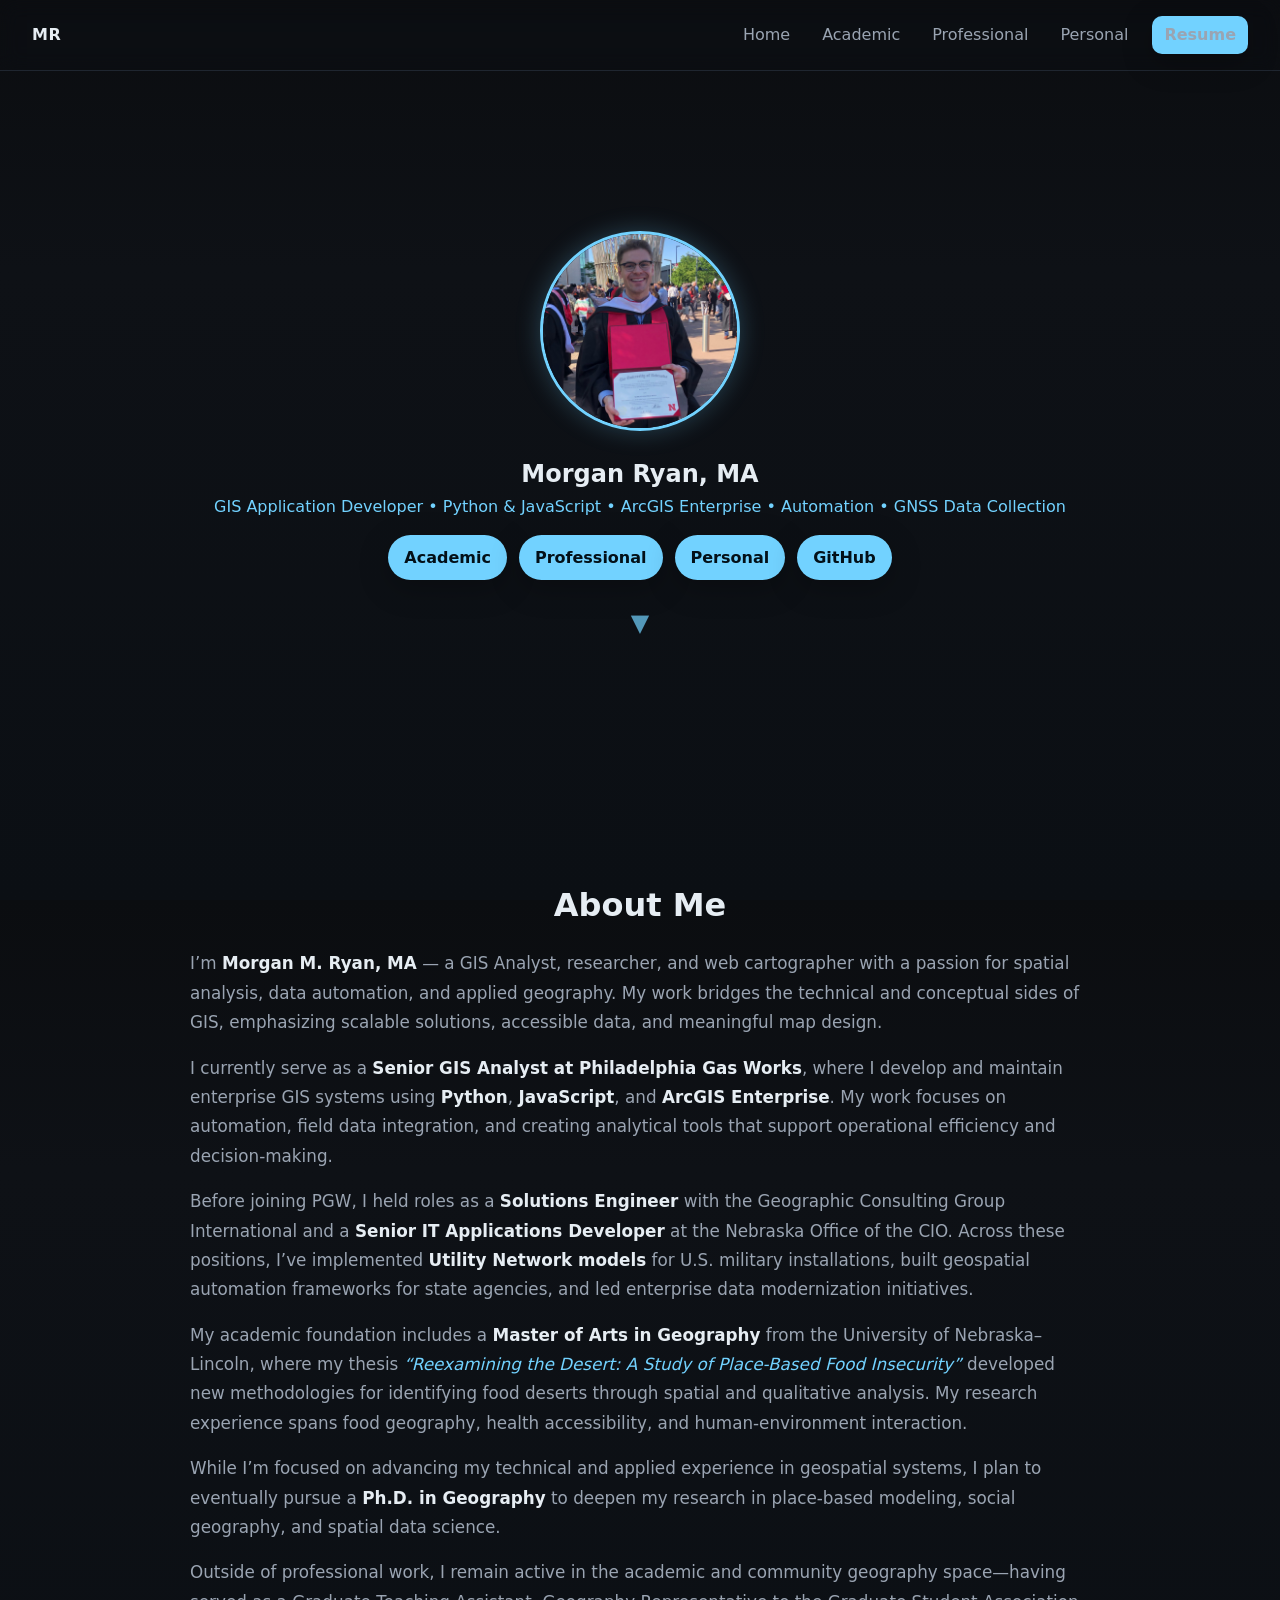
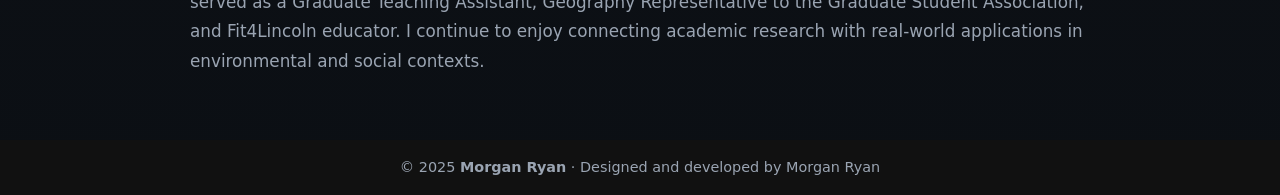
==== website/index.html @ c677c07b "Update index.html" ====
<!DOCTYPE html>
<html lang="en">
<head>
  <meta charset="UTF-8" />
  <meta name="viewport" content="width=device-width, initial-scale=1" />
  <title>Morgan Ryan – Portfolio</title>
  <meta name="description" content="Morgan Ryan – GIS Product Engineer portfolio. Python, JavaScript, ArcGIS Enterprise, automation, Web AppBuilder." />
  <link rel="stylesheet" href="style.css" />
</head>
<body>
  <header class="site-header">
    <a class="brand" href="index.html">MR</a>
    <button class="nav-toggle" aria-expanded="false" aria-controls="site-nav">☰</button>
    <nav id="site-nav" class="site-nav" aria-label="Primary">
      <a href="index.html" class="active">Home</a>
      <a href="academic.html">Academic</a>
      <a href="professional.html">Professional</a>
      <a href="personal.html">Personal</a>
      <a href="https://docs.google.com/document/d/1jKC3qUMxP40oKTWJP5UWiYUk6x5EW0rC/edit?usp=sharing&ouid=105088554021642874528&rtpof=true&sd=true" class="btn small">Resume</a>
    </nav>
  </header>

  <main class="main">
    <!-- Hero -->
    <section class="section hero">
      <div class="hero-content">
        <img src="../images/MAPic.jpg" alt="Photo of Morgan Ryan" class="profile-photo" />

        <div class="hero-text">
          <h1>Morgan Ryan, MA</h1>
          <p class="muted tagline">
            GIS Application Developer • Python & JavaScript • ArcGIS Enterprise • Automation • GNSS Data Collection
          </p>

          <div class="button-group">
            <a class="btn" href="academic.html">Academic</a>
            <a class="btn" href="professional.html">Professional</a>
            <a class="btn" href="personal.html">Personal</a>
            <a class="btn" href="https://github.com/Morganryan1" target="_blank" rel="noopener">GitHub</a>
          </div>
        </div>
      </div>
      <div class="scroll-hint">
      <span>▼</span>
      </div>
    </section>

    <!-- About Section -->
    <section id="about" class="section">
      <h2>About Me</h2>

      <p>
        I’m <strong>Morgan M. Ryan, MA</strong> — a GIS Analyst, researcher, and web cartographer with a passion for spatial analysis,
        data automation, and applied geography. My work bridges the technical and conceptual sides of GIS, emphasizing scalable
        solutions, accessible data, and meaningful map design.
      </p>

      <p>
        I currently serve as a <strong>Senior GIS Analyst at Philadelphia Gas Works</strong>, where I develop and maintain enterprise GIS systems using
        <strong>Python</strong>, <strong>JavaScript</strong>, and <strong>ArcGIS Enterprise</strong>. My work focuses on automation, field data integration,
        and creating analytical tools that support operational efficiency and decision-making.
      </p>

      <p>
        Before joining PGW, I held roles as a <strong>Solutions Engineer</strong> with the Geographic Consulting Group International and a
        <strong>Senior IT Applications Developer</strong> at the Nebraska Office of the CIO. Across these positions, I’ve implemented
        <strong>Utility Network models</strong> for U.S. military installations, built geospatial automation frameworks for state agencies,
        and led enterprise data modernization initiatives.
      </p>

      <p>
        My academic foundation includes a <strong>Master of Arts in Geography</strong> from the University of Nebraska–Lincoln, where my thesis
        <em>“Reexamining the Desert: A Study of Place-Based Food Insecurity”</em> developed new methodologies for identifying food deserts
        through spatial and qualitative analysis. My research experience spans food geography, health accessibility, and human-environment interaction.
      </p>

      <p>
        While I’m focused on advancing my technical and applied experience in geospatial systems, I plan to eventually pursue a <strong>Ph.D. in Geography</strong>
        to deepen my research in place-based modeling, social geography, and spatial data science.
      </p>

      <p>
        Outside of professional work, I remain active in the academic and community geography space—having served as a Graduate Teaching Assistant,
        Geography Representative to the Graduate Student Association, and Fit4Lincoln educator. I continue to enjoy connecting academic research
        with real-world applications in environmental and social contexts.
      </p>
    </section>
  </main>
  <footer class="site-footer">
    <p>© 2025 <strong>Morgan Ryan</strong> · Designed and developed by Morgan Ryan</p>
  </footer>
  <script src="js/nav.js"></script>
</body>
</html>
---- website/style.css ----
/* =========================================================
   GLOBAL RESET & VARIABLES
========================================================= */
:root {
  --bg: #0b0d10;
  --surface: #12161b;
  --card: #161b22;
  --text: #e6edf3;
  --muted: #9aa4b2;
  --brand: #72d2ff;
  --accent: #9cff84;
  --ring: #3a93ff;
  --radius: 16px;
  --radius-sm: 12px;
  --space-1: 0.5rem;
  --space-2: 0.75rem;
  --space-3: 1rem;
  --space-4: 1.5rem;
  --space-5: 2rem;
  --space-6: 3rem;
  --maxw: 1100px;
  --shadow: 0 8px 30px rgba(0, 0, 0, 0.25);
}

* {
  margin: 0;
  padding: 0;
  box-sizing: border-box;
}

html, body {
  height: 100%;
}

body {
  margin: 0;
  background: linear-gradient(180deg, var(--bg), #0e1116 30%, #0b0f14);
  color: var(--text);
  font: 400 16px/1.6 system-ui, Segoe UI, Roboto, Inter, Arial, sans-serif;
  -webkit-font-smoothing: antialiased;
  -moz-osx-font-smoothing: grayscale;
}

/* =========================================================
   HEADER / NAVIGATION
========================================================= */
.site-header {
  position: sticky;
  top: 0;
  z-index: 50;
  backdrop-filter: saturate(1.2) blur(10px);
  background: color-mix(in oklab, #0b0d10 80%, #111 20% / 60%);
  border-bottom: 1px solid #1f2630;
  display: flex;
  align-items: center;
  justify-content: space-between;
  gap: var(--space-3);
  padding: var(--space-3) clamp(var(--space-3), 3vw, var(--space-5));
}

.brand {
  font-weight: 700;
  letter-spacing: 0.5px;
  text-decoration: none;
  color: var(--text);
}

.site-nav {
  display: flex;
  gap: var(--space-3);
  align-items: center;
}

.site-nav a {
  color: var(--muted);
  text-decoration: none;
  padding: 0.25rem 0.5rem;
  border-radius: 10px;
  transition: background 0.2s, color 0.2s;
}

.site-nav a:hover {
  color: var(--text);
  background: #1c232d;
}

.btn {
  display: inline-block;
  padding: 0.6rem 1rem;
  border-radius: 999px;
  background: var(--brand);
  color: #031018;
  font-weight: 600;
  text-decoration: none;
  box-shadow: var(--shadow);
  transition: transform 0.2s ease, box-shadow 0.2s ease;
}

.btn:hover {
  transform: translateY(-1px);
  box-shadow: 0 0 20px rgba(114, 210, 255, 0.4);
}

.btn.small {
  padding: 0.4rem 0.75rem;
}

.nav-toggle {
  display: none;
  background: none;
  border: 1px solid #2a3240;
  color: var(--text);
  border-radius: 10px;
  padding: 0.4rem 0.6rem;
}

@media (max-width: 800px) {
  .nav-toggle {
    display: inline-block;
  }

  .site-nav {
    position: fixed;
    inset: 64px var(--space-3) auto var(--space-3);
    flex-direction: column;
    background: var(--surface);
    border: 1px solid #222a36;
    padding: var(--space-3);
    border-radius: var(--radius);
    display: none;
  }

  .site-nav.open {
    display: flex;
  }
}

/* =========================================================
   MAIN LAYOUT & TYPOGRAPHY
========================================================= */
.main {
  max-width: var(--maxw);
  margin: 0 auto;
  padding: var(--space-6) clamp(var(--space-3), 3vw, var(--space-5));
}

.section {
  margin-block: var(--space-6);
}

.section h2 {
  font-size: clamp(1.4rem, 2.4vw, 2rem);
  margin-bottom: var(--space-3);
}

.muted {
  color: var(--muted);
}

/* =========================================================
   HERO / PROFILE SECTION
========================================================= */
.hero {
  display: flex;
  flex-direction: column;
  align-items: center;
  justify-content: flex-start;
  text-align: center;
  min-height: 70vh;            
  padding-top: 4rem;           
  padding-bottom: 3rem;        
}

.hero-content {
  display: flex;
  flex-direction: column;
  align-items: center;
  gap: var(--space-4);
  max-width: 900px;
  padding: 0 1rem;
}

.profile-photo {
  width: 200px;
  height: 200px;
  border-radius: 50%;
  object-fit: cover;
  border: 3px solid var(--brand);
  box-shadow: 0 0 25px rgba(114, 210, 255, 0.25);
  transition: transform 0.3s ease, box-shadow 0.3s ease;
}

.profile-photo:hover {
  transform: scale(1.02);
  box-shadow: 0 0 35px rgba(114, 210, 255, 0.4);
}

.tagline {
  font-weight: 500;
  color: var(--brand);
  margin-bottom: var(--space-3);
}

.button-group {
  display: flex;
  flex-wrap: wrap;
  justify-content: center;
  gap: var(--space-2);
  margin-top: var(--space-3);
}

@media (max-width: 700px) {
  .profile-photo {
    width: 150px;
    height: 150px;
  }
}

/* =========================================================
   ABOUT SECTION
========================================================= */
.scroll-hint {
  margin-top: 1.5rem;
  color: var(--brand);
  font-size: 1.5rem;
  opacity: 0.7;
  animation: bounce 1.8s infinite;
}

@keyframes bounce {
  0%, 100% { transform: translateY(0); }
  50% { transform: translateY(6px); }
}

#about {
  max-width: 900px;
  margin: 0 auto;
  padding-top: var(--space-5);
  line-height: 1.75;
}

#about h2 {
  font-size: clamp(1.6rem, 3vw, 2rem);
  margin-bottom: var(--space-3);
  text-align: center;
}

#about p {
  margin-bottom: var(--space-3);
  color: var(--muted);
  font-size: 1.05rem;
}

#about strong {
  color: var(--text);
  font-weight: 600;
}

#about em {
  color: var(--brand);
  font-style: italic;
}

/* =========================================================
   PROJECT CARDS
========================================================= */
.filters {
  display: flex;
  gap: 0.5rem;
  margin-bottom: var(--space-3);
  flex-wrap: wrap;
}

.chip {
  padding: 0.4rem 0.75rem;
  border-radius: 999px;
  border: 1px solid #2b3342;
  background: #121822;
  color: var(--muted);
  cursor: pointer;
  transition: background 0.2s, color 0.2s;
}

.chip.active, .chip:hover {
  color: #041014;
  background: var(--accent);
  border-color: transparent;
}

.grid {
  display: grid;
  gap: var(--space-3);
}

.cards {
  grid-template-columns: repeat(12, minmax(0, 1fr));
}

.cards > .card {
  grid-column: span 4;
  min-height: 220px;
}

@media (max-width: 1000px) {
  .cards > .card { grid-column: span 6; }
}

@media (max-width: 640px) {
  .cards > .card { grid-column: span 12; }
}

.card {
  background: linear-gradient(180deg, var(--card), #12161b);
  border: 1px solid #1e2632;
  border-radius: var(--radius);
  padding: var(--space-4);
  box-shadow: var(--shadow);
  display: flex;
  flex-direction: column;
  gap: var(--space-2);
  transform-origin: center;
  transition: transform 0.2s ease, background 0.2s ease, border 0.2s ease;
}

.card:hover {
  transform: translateY(-2px);
  border-color: #2a3546;
}

.card h3 {
  margin: 0 0 0.25rem 0;
  font-size: 1.1rem;
}

.card footer {
  margin-top: auto;
  display: flex;
  gap: 0.5rem;
  align-items: center;
}

/* =========================================================
   FOOTER
========================================================= */
footer {
  text-align: center;
  padding: var(--space-3);
  background-color: #111;
  color: var(--muted);
  font-size: 0.9rem;
}
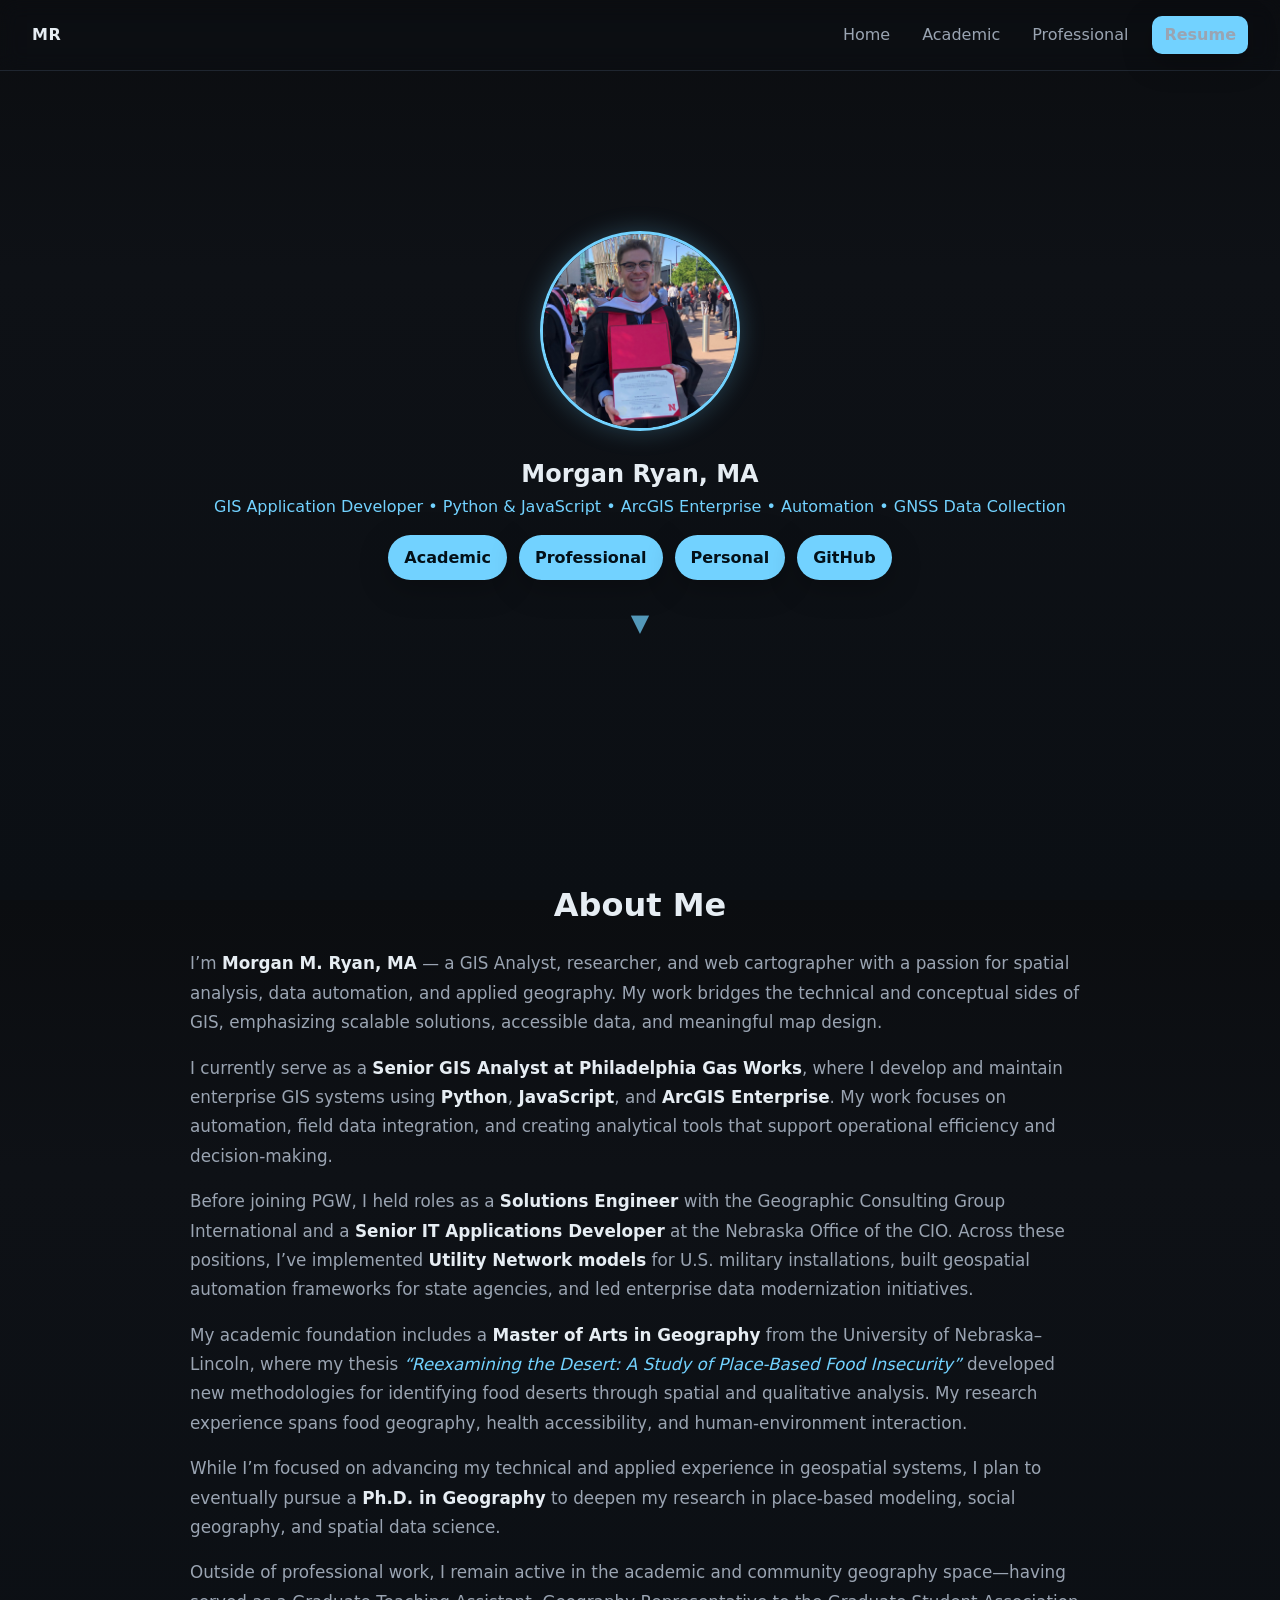
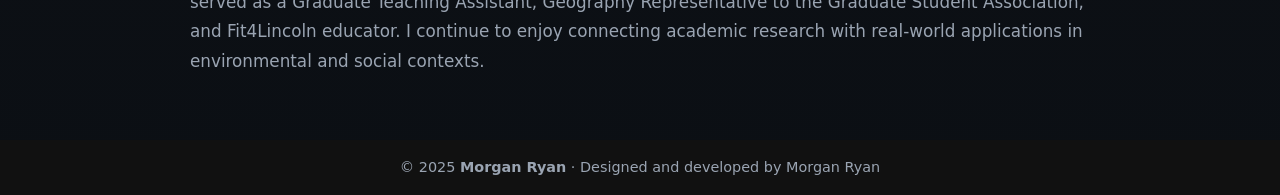
==== commit edb68e4e: "Update index.html" ====
--- a/website/index.html
+++ b/website/index.html
@@ -3,6 +3,16 @@
 <head>
   <meta charset="UTF-8" />
   <meta name="viewport" content="width=device-width, initial-scale=1" />
+  <meta http-equiv="Content-Security-Policy"
+  content="
+    default-src 'self';
+    img-src 'self' https: data:;
+    script-src 'self' https: 'unsafe-inline';
+    style-src  'self' https: 'unsafe-inline';
+    font-src   'self' https: data:;
+    frame-src  'self' https://raw.githubusercontent.com;
+    connect-src 'self' https:;
+  ">
   <title>Morgan Ryan – Portfolio</title>
   <meta name="description" content="Morgan Ryan – GIS Product Engineer portfolio. Python, JavaScript, ArcGIS Enterprise, automation, Web AppBuilder." />
   <link rel="stylesheet" href="style.css" />
@@ -15,8 +25,8 @@
       <a href="index.html" class="active">Home</a>
       <a href="academic.html">Academic</a>
       <a href="professional.html">Professional</a>
-      <a href="personal.html">Personal</a>
-      <a href="https://docs.google.com/document/d/1jKC3qUMxP40oKTWJP5UWiYUk6x5EW0rC/edit?usp=sharing&ouid=105088554021642874528&rtpof=true&sd=true" class="btn small">Resume</a>
+      <!-- <a href="personal.html">Personal</a> -->
+      <a href="../document/public%20Morgan-Ryan-2025Resume.pdf" class="btn small">Resume</a>
     </nav>
   </header>
 
@@ -86,7 +96,7 @@
       </p>
     </section>
   </main>
-  <footer class="site-footer">
+  <footer>
     <p>© 2025 <strong>Morgan Ryan</strong> · Designed and developed by Morgan Ryan</p>
   </footer>
   <script src="js/nav.js"></script>
--- a/website/style.css
+++ b/website/style.css
@@ -339,6 +339,50 @@
   align-items: center;
 }
 
+/* PGW Portfolio Layout */
+.pgw-grid {
+  display: flex;
+  flex-direction: column;
+  gap: 3rem;
+  margin-top: 2rem;
+}
+
+.pgw-item {
+  display: flex;
+  align-items: center;
+  gap: 2rem;
+  flex-wrap: wrap;
+}
+
+.pgw-item.reverse {
+  flex-direction: row-reverse;
+}
+
+.pgw-text {
+  flex: 1;
+  min-width: 300px;
+}
+
+.pgw-item img {
+  flex: 1;
+  max-width: 500px;
+  width: 100%;
+  border-radius: 12px;
+  box-shadow: 0 6px 16px rgba(0, 0, 0, 0.2);
+  transition: transform 0.3s ease, box-shadow 0.3s ease;
+}
+
+.pgw-item img:hover {
+  transform: scale(1.02);
+  box-shadow: 0 8px 20px rgba(0, 0, 0, 0.25);
+}
+
+@media (max-width: 768px) {
+  .pgw-item {
+    flex-direction: column;
+  }
+}
+
 /* =========================================================
    FOOTER
 ========================================================= */
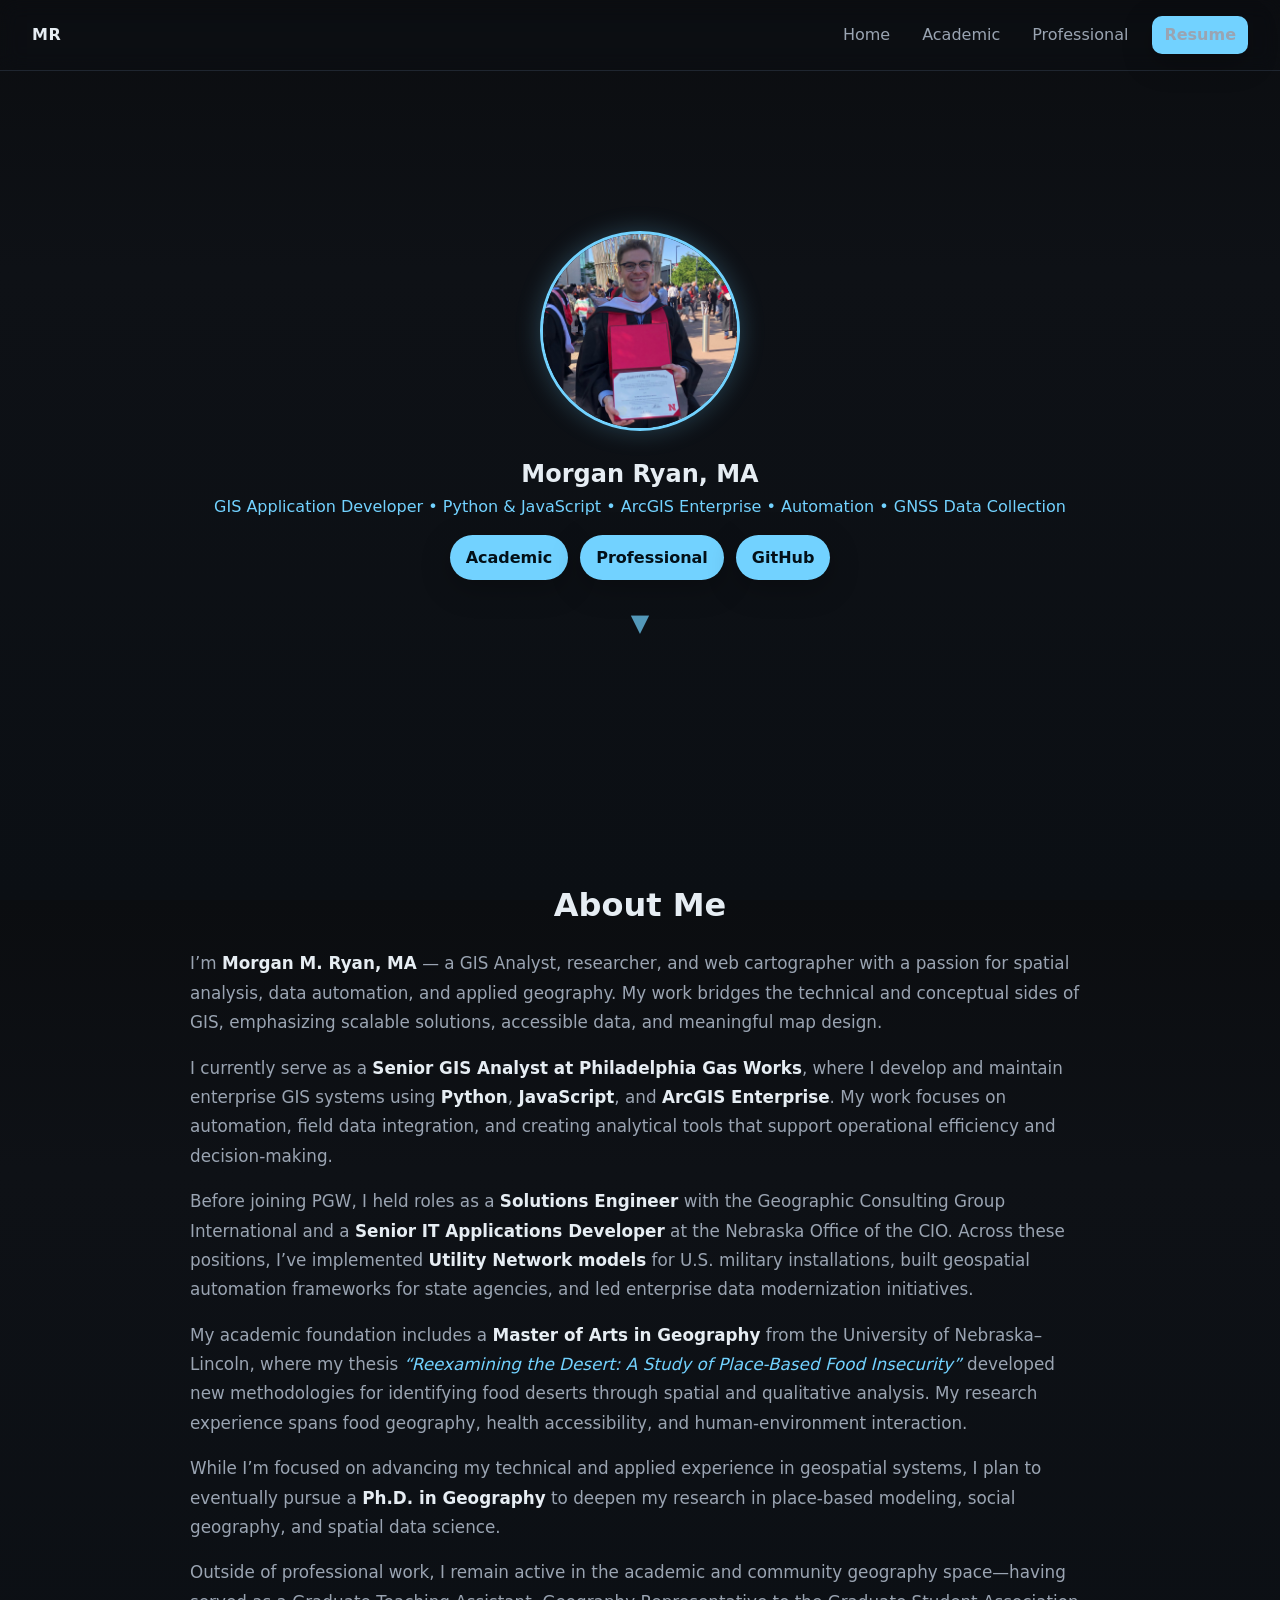
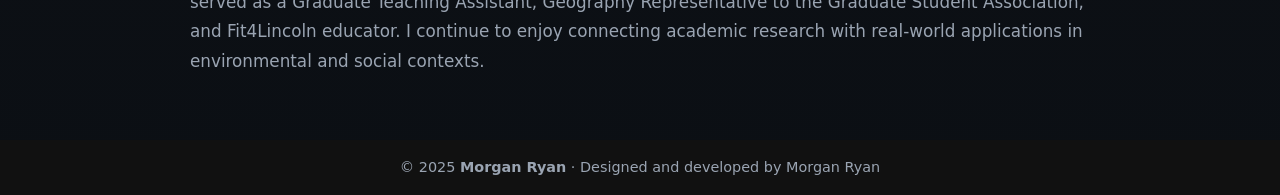
==== commit 4104c3f0: "Update index.html" ====
--- a/website/index.html
+++ b/website/index.html
@@ -45,7 +45,7 @@
           <div class="button-group">
             <a class="btn" href="academic.html">Academic</a>
             <a class="btn" href="professional.html">Professional</a>
-            <a class="btn" href="personal.html">Personal</a>
+            <!-- <a class="btn" href="personal.html">Personal</a> -->
             <a class="btn" href="https://github.com/Morganryan1" target="_blank" rel="noopener">GitHub</a>
           </div>
         </div>
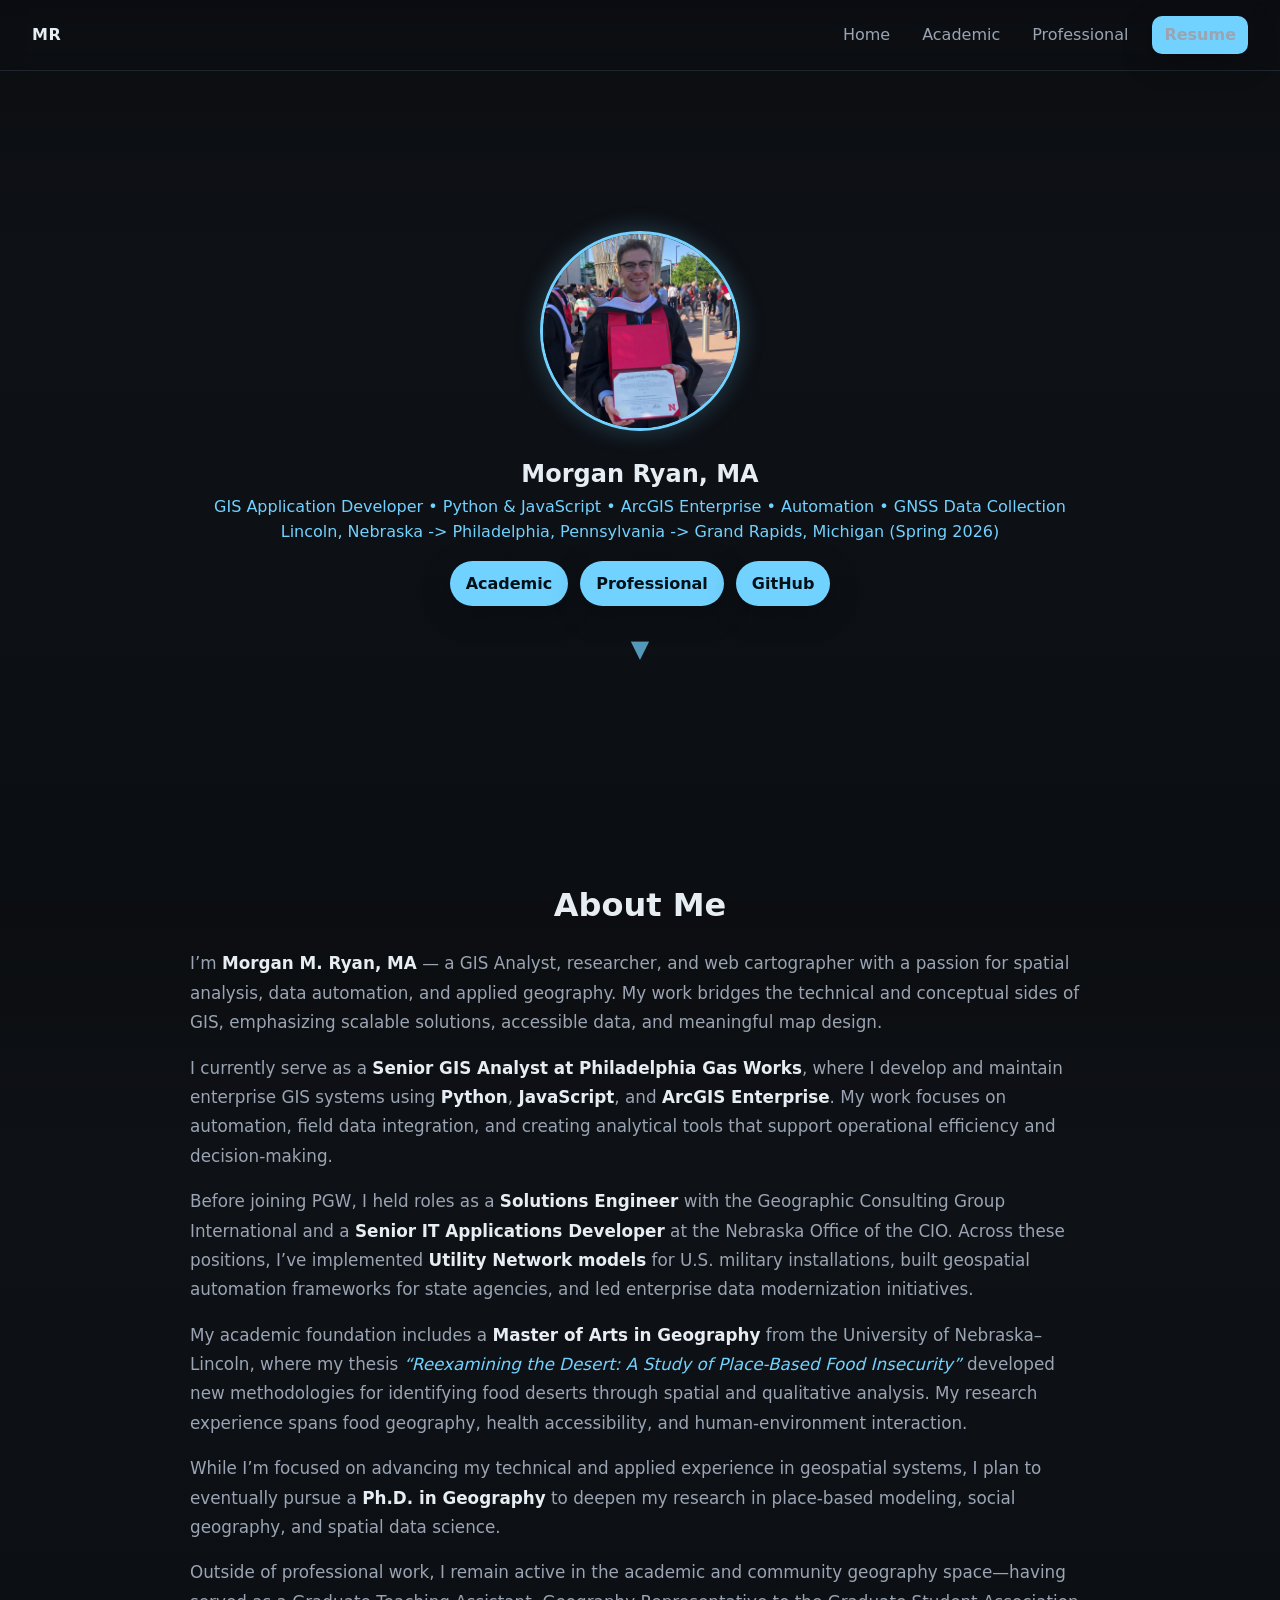
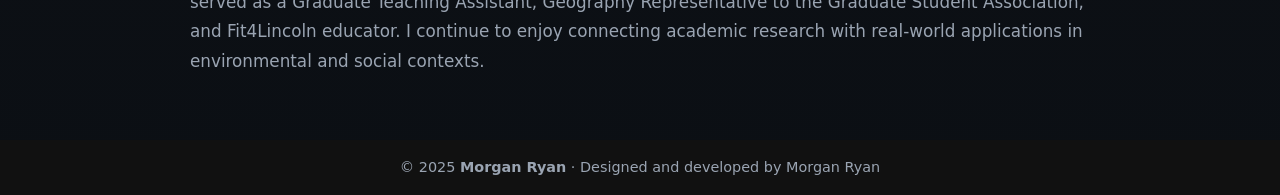
==== commit 4f1662d1: "Update index.html" ====
--- a/website/index.html
+++ b/website/index.html
@@ -40,6 +40,7 @@
           <h1>Morgan Ryan, MA</h1>
           <p class="muted tagline">
             GIS Application Developer • Python & JavaScript • ArcGIS Enterprise • Automation • GNSS Data Collection
+            Lincoln, Nebraska -> Philadelphia, Pennsylvania -> Grand Rapids, Michigan (Spring 2026)
           </p>
 
           <div class="button-group">
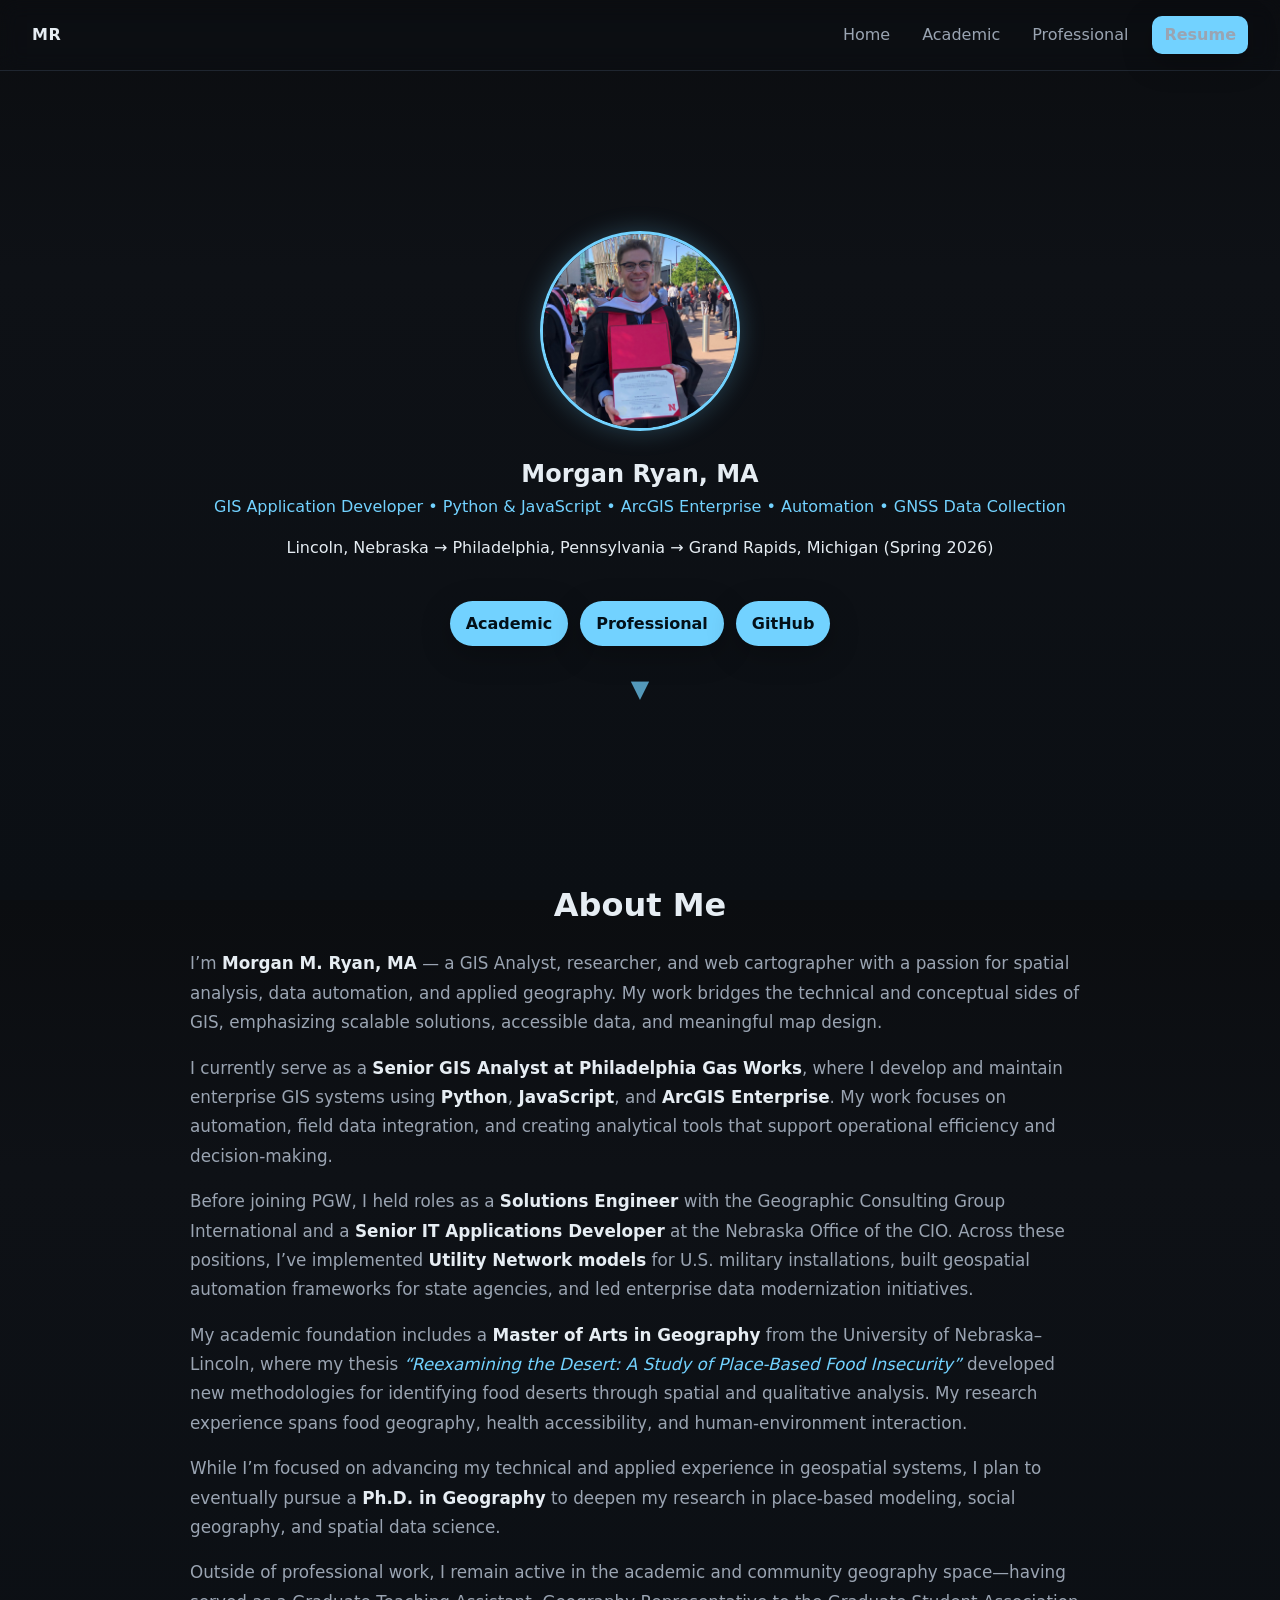
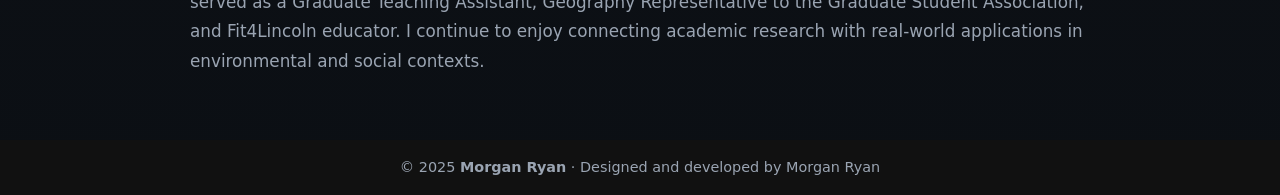
==== commit ba8f9745: "Update index.html" ====
--- a/website/index.html
+++ b/website/index.html
@@ -40,8 +40,9 @@
           <h1>Morgan Ryan, MA</h1>
           <p class="muted tagline">
             GIS Application Developer • Python & JavaScript • ArcGIS Enterprise • Automation • GNSS Data Collection
-            Lincoln, Nebraska -> Philadelphia, Pennsylvania -> Grand Rapids, Michigan (Spring 2026)
           </p>
+          <p class="timeline">Lincoln, Nebraska → Philadelphia, Pennsylvania → Grand Rapids, Michigan (Spring 2026)</p>
+        </div>
 
           <div class="button-group">
             <a class="btn" href="academic.html">Academic</a>
